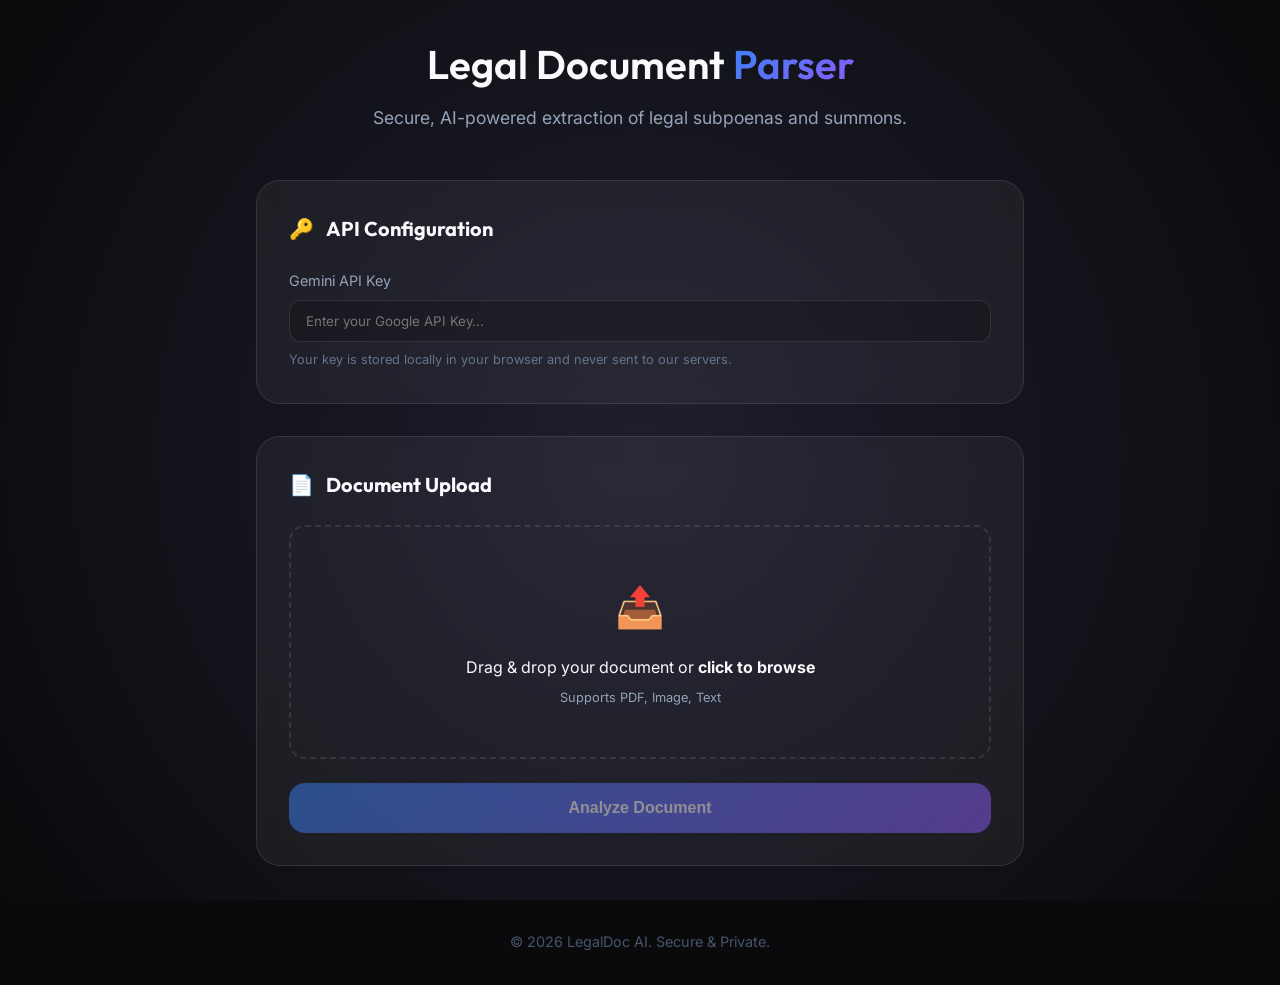
==== index.html @ 87d21cdc "Implement premium Vanilla JS Web UI and GitHub Actions deployment" ====
<!DOCTYPE html>
<html lang="en">
<head>
    <meta charset="UTF-8">
    <meta name="viewport" content="width=device-width, initial-scale=1.0">
    <title>Legal Doc Parser | Premium AI Analysis</title>
    <link rel="stylesheet" href="style.css">
    <link rel="preconnect" href="https://fonts.googleapis.com">
    <link rel="preconnect" href="https://fonts.gstatic.com" crossorigin>
    <link href="https://fonts.googleapis.com/css2?family=Outfit:wght@300;400;600&family=Inter:wght@400;500&display=swap" rel="stylesheet">
</head>
<body>
    <div class="glass-bg"></div>
    <div class="app-container">
        <header>
            <h1>Legal Document <span class="gradient-text">Parser</span></h1>
            <p class="subtitle">Secure, AI-powered extraction of legal subpoenas and summons.</p>
        </header>

        <main>
            <section id="setup-section" class="card">
                <h2><span class="icon">🔑</span> API Configuration</h2>
                <div class="input-group">
                    <label for="api-key">Gemini API Key</label>
                    <input type="password" id="api-key" placeholder="Enter your Google API Key...">
                    <p class="hint">Your key is stored locally in your browser and never sent to our servers.</p>
                </div>
            </section>

            <section id="upload-section" class="card">
                <h2><span class="icon">📄</span> Document Upload</h2>
                <div id="drop-zone" class="drop-zone">
                    <input type="file" id="file-input" hidden accept=".pdf,.txt,.png,.jpg,.jpeg">
                    <div class="drop-zone-content">
                        <span class="upload-icon">📤</span>
                        <p>Drag & drop your document or <strong>click to browse</strong></p>
                        <span class="file-types">Supports PDF, Image, Text</span>
                    </div>
                </div>
                <div id="file-info" class="file-info hidden">
                    <span class="file-name"></span>
                    <button id="remove-file" class="btn-icon">✕</button>
                </div>
                <button id="analyze-btn" class="btn-primary" disabled>Analyze Document</button>
            </section>

            <section id="status-section" class="card hidden">
                <h2><span class="icon">⚡</span> Analysis Progress</h2>
                <div class="status-steps">
                    <div class="step" data-step="upload">
                        <div class="step-dot"></div>
                        <span>Uploading Document</span>
                    </div>
                    <div class="step" data-step="parse">
                        <div class="step-dot"></div>
                        <span>AI Parsing...</span>
                    </div>
                </div>
                <div class="loader-bar">
                    <div class="loader-progress"></div>
                </div>
            </section>

            <section id="result-section" class="card hidden">
                <div class="card-header">
                    <h2><span class="icon">📊</span> Analysis Result</h2>
                    <button id="copy-json" class="btn-secondary">Copy JSON</button>
                </div>
                <div class="result-container">
                    <pre id="json-output"></pre>
                </div>
            </section>
        </main>

        <footer>
            <p>&copy; 2026 LegalDoc AI. Secure & Private.</p>
        </footer>
    </div>

    <!-- SDK for Gemini API -->
    <script type="importmap">
      {
        "imports": {
          "@google/generative-ai": "https://esm.run/@google/generative-ai"
        }
      }
    </script>
    <script type="module" src="app.js"></script>
</body>
</html>
---- style.css ----
:root {
    --bg-dark: #0a0a0c;
    --card-bg: rgba(255, 255, 255, 0.05);
    --accent-blue: #3b82f6;
    --accent-purple: #8b5cf6;
    --text-primary: #f8fafc;
    --text-secondary: #94a3b8;
    --border-color: rgba(255, 255, 255, 0.1);
    --glass-blur: 12px;
}

* {
    margin: 0;
    padding: 0;
    box-sizing: border-box;
}

body {
    font-family: 'Inter', sans-serif;
    background-color: var(--bg-dark);
    color: var(--text-primary);
    line-height: 1.6;
    overflow-x: hidden;
    min-height: 100vh;
}

h1, h2, h3 {
    font-family: 'Outfit', sans-serif;
}

.glass-bg {
    position: fixed;
    top: 0;
    left: 0;
    width: 100%;
    height: 100%;
    background: radial-gradient(circle at 50% 50%, #1e1e2e 0%, #0a0a0c 100%);
    z-index: -1;
}

.glass-bg::after {
    content: '';
    position: absolute;
    top: -50%;
    left: -50%;
    width: 200%;
    height: 200%;
    background: url('https://grainy-gradients.vercel.app/noise.svg');
    opacity: 0.05;
    pointer-events: none;
}

.app-container {
    max-width: 800px;
    margin: 0 auto;
    padding: 2rem 1rem;
}

header {
    text-align: center;
    margin-bottom: 3rem;
}

h1 {
    font-size: 2.5rem;
    font-weight: 600;
    margin-bottom: 0.5rem;
}

.gradient-text {
    background: linear-gradient(135deg, var(--accent-blue), var(--accent-purple));
    -webkit-background-clip: text;
    -webkit-text-fill-color: transparent;
}

.subtitle {
    color: var(--text-secondary);
    font-size: 1.1rem;
}

.card {
    background: var(--card-bg);
    backdrop-filter: blur(var(--glass-blur));
    border: 1px solid var(--border-color);
    border-radius: 1.5rem;
    padding: 2rem;
    margin-bottom: 2rem;
    transition: transform 0.3s ease, border-color 0.3s ease;
}

.card:hover {
    border-color: rgba(59, 130, 246, 0.3);
}

h2 {
    font-size: 1.25rem;
    margin-bottom: 1.5rem;
    display: flex;
    align-items: center;
    gap: 0.75rem;
}

.input-group label {
    display: block;
    color: var(--text-secondary);
    margin-bottom: 0.5rem;
    font-size: 0.9rem;
}

input[type="password"] {
    width: 100%;
    background: rgba(0, 0, 0, 0.2);
    border: 1px solid var(--border-color);
    padding: 0.75rem 1rem;
    border-radius: 0.75rem;
    color: white;
    font-family: inherit;
    transition: border-color 0.3s ease;
}

input[type="password"]:focus {
    outline: none;
    border-color: var(--accent-blue);
}

.hint {
    font-size: 0.8rem;
    color: #64748b;
    margin-top: 0.5rem;
}

.drop-zone {
    border: 2px dashed var(--border-color);
    border-radius: 1rem;
    padding: 3rem 1rem;
    text-align: center;
    cursor: pointer;
    transition: background-color 0.3s ease, border-color 0.3s ease;
}

.drop-zone:hover, .drop-zone.drag-over {
    background-color: rgba(59, 130, 246, 0.05);
    border-color: var(--accent-blue);
}

.upload-icon {
    font-size: 2.5rem;
    display: block;
    margin-bottom: 1rem;
}

.file-types {
    display: block;
    font-size: 0.8rem;
    color: var(--text-secondary);
    margin-top: 0.5rem;
}

.file-info {
    margin-top: 1rem;
    background: rgba(0, 0, 0, 0.2);
    padding: 0.75rem 1rem;
    border-radius: 0.75rem;
    display: flex;
    justify-content: space-between;
    align-items: center;
}

.hidden {
    display: none !important;
}

.btn-primary {
    width: 100%;
    background: linear-gradient(135deg, var(--accent-blue), var(--accent-purple));
    color: white;
    border: none;
    padding: 1rem;
    border-radius: 1rem;
    font-size: 1rem;
    font-weight: 600;
    margin-top: 1.5rem;
    cursor: pointer;
    transition: opacity 0.3s ease, transform 0.2s active;
}

.btn-primary:hover {
    opacity: 0.9;
}

.btn-primary:disabled {
    opacity: 0.5;
    cursor: not-allowed;
}

.status-steps {
    display: flex;
    flex-direction: column;
    gap: 1rem;
    margin-bottom: 1.5rem;
}

.step {
    display: flex;
    align-items: center;
    gap: 1rem;
    color: var(--text-secondary);
}

.step.active {
    color: var(--text-primary);
}

.step-dot {
    width: 10px;
    height: 10px;
    border-radius: 50%;
    background: var(--border-color);
}

.step.active .step-dot {
    background: var(--accent-blue);
    box-shadow: 0 0 10px var(--accent-blue);
    animation: pulse 1.5s infinite;
}

.loader-bar {
    height: 4px;
    background: var(--border-color);
    border-radius: 2px;
    overflow: hidden;
}

.loader-progress {
    height: 100%;
    width: 0%;
    background: linear-gradient(90deg, var(--accent-blue), var(--accent-purple));
    transition: width 0.5s ease;
}

.result-container {
    background: rgba(0, 0, 0, 0.3);
    border-radius: 1rem;
    padding: 1rem;
    max-height: 400px;
    overflow-y: auto;
}

pre {
    font-family: 'Monaco', 'Consolas', monospace;
    font-size: 0.85rem;
    color: #cbd5e1;
}

.card-header {
    display: flex;
    justify-content: space-between;
    align-items: center;
    margin-bottom: 1.5rem;
}

.btn-secondary {
    background: rgba(255, 255, 255, 0.1);
    color: white;
    border: 1px solid var(--border-color);
    padding: 0.5rem 1rem;
    border-radius: 0.5rem;
    cursor: pointer;
}

footer {
    text-align: center;
    margin-top: 4rem;
    color: #475569;
    font-size: 0.9rem;
}

@keyframes pulse {
    0% { transform: scale(1); opacity: 1; }
    50% { transform: scale(1.5); opacity: 0.5; }
    100% { transform: scale(1); opacity: 1; }
}
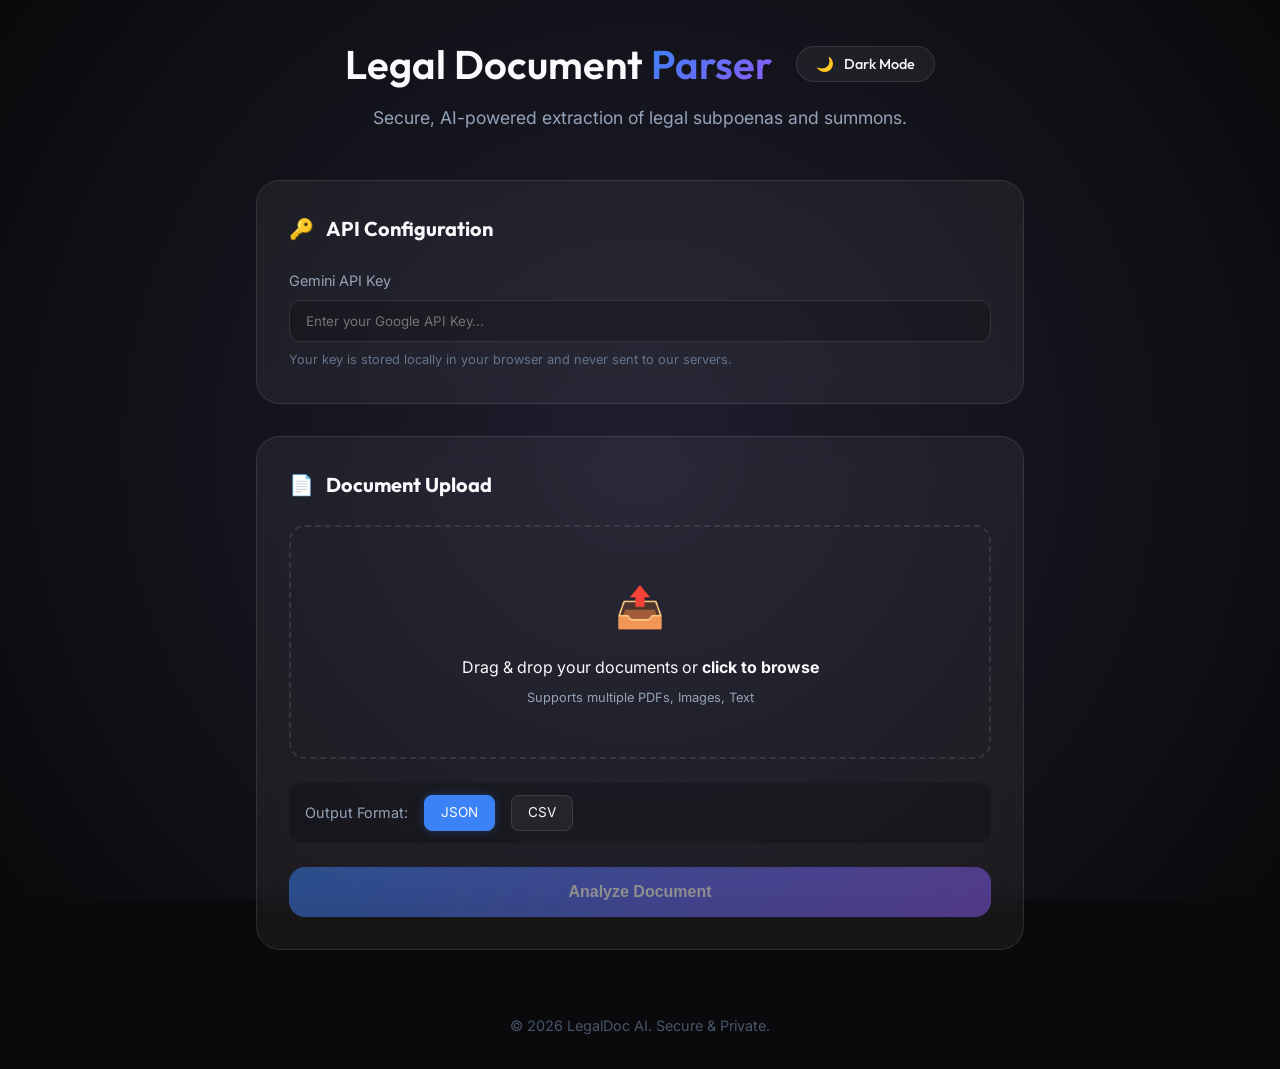
==== commit aea28165: "updated UI code" ====
--- a/index.html
+++ b/index.html
@@ -1,5 +1,6 @@
 <!DOCTYPE html>
 <html lang="en">
+
 <head>
     <meta charset="UTF-8">
     <meta name="viewport" content="width=device-width, initial-scale=1.0">
@@ -7,13 +8,21 @@
     <link rel="stylesheet" href="style.css">
     <link rel="preconnect" href="https://fonts.googleapis.com">
     <link rel="preconnect" href="https://fonts.gstatic.com" crossorigin>
-    <link href="https://fonts.googleapis.com/css2?family=Outfit:wght@300;400;600&family=Inter:wght@400;500&display=swap" rel="stylesheet">
+    <link href="https://fonts.googleapis.com/css2?family=Outfit:wght@300;400;600&family=Inter:wght@400;500&display=swap"
+        rel="stylesheet">
 </head>
+
 <body>
     <div class="glass-bg"></div>
     <div class="app-container">
         <header>
-            <h1>Legal Document <span class="gradient-text">Parser</span></h1>
+            <div class="header-content">
+                <h1>Legal Document <span class="gradient-text">Parser</span></h1>
+                <button id="theme-toggle" class="btn-icon theme-toggle" title="Toggle Theme">
+                    <span id="theme-icon">🌙</span>
+                    <span id="theme-text">Dark Mode</span>
+                </button>
+            </div>
             <p class="subtitle">Secure, AI-powered extraction of legal subpoenas and summons.</p>
         </header>
 
@@ -29,17 +38,26 @@
 
             <section id="upload-section" class="card">
                 <h2><span class="icon">📄</span> Document Upload</h2>
+                <input type="file" id="file-input" hidden accept=".pdf,.txt,.png,.jpg,.jpeg" multiple>
                 <div id="drop-zone" class="drop-zone">
-                    <input type="file" id="file-input" hidden accept=".pdf,.txt,.png,.jpg,.jpeg">
                     <div class="drop-zone-content">
                         <span class="upload-icon">📤</span>
-                        <p>Drag & drop your document or <strong>click to browse</strong></p>
-                        <span class="file-types">Supports PDF, Image, Text</span>
+                        <p>Drag & drop your documents or <strong>click to browse</strong></p>
+                        <span class="file-types">Supports multiple PDFs, Images, Text</span>
                     </div>
                 </div>
                 <div id="file-info" class="file-info hidden">
                     <span class="file-name"></span>
                     <button id="remove-file" class="btn-icon">✕</button>
+                </div>
+                <div class="format-selection">
+                    <span class="format-label">Output Format:</span>
+                    <div class="radio-group">
+                        <input type="radio" id="format-json" name="output-format" value="json" checked>
+                        <label for="format-json">JSON</label>
+                        <input type="radio" id="format-csv" name="output-format" value="csv">
+                        <label for="format-csv">CSV</label>
+                    </div>
                 </div>
                 <button id="analyze-btn" class="btn-primary" disabled>Analyze Document</button>
             </section>
@@ -64,10 +82,47 @@
             <section id="result-section" class="card hidden">
                 <div class="card-header">
                     <h2><span class="icon">📊</span> Analysis Result</h2>
-                    <button id="copy-json" class="btn-secondary">Copy JSON</button>
-                </div>
+                    <div class="button-group">
+                        <button id="download-json" class="btn-secondary">Download JSON</button>
+                        <button id="download-csv" class="btn-secondary">Download CSV</button>
+                        <button id="copy-json" class="btn-secondary">Copy</button>
+                    </div>
+                </div>
+                <!-- Table for multi-document results -->
+                <div id="table-view" class="table-container hidden">
+                    <table id="results-table">
+                        <thead>
+                            <tr>
+                                <th>File Name</th>
+                                <th>Type</th>
+                                <th>Customer Name</th>
+                                <th>Company</th>
+                                <th>Tax ID / SSN</th>
+                                <th>Requestor</th>
+                                <th>Details</th>
+                            </tr>
+                        </thead>
+                        <tbody></tbody>
+                    </table>
+                </div>
+                <!-- Pre for single/raw output -->
                 <div class="result-container">
                     <pre id="json-output"></pre>
+                </div>
+            </section>
+
+            <section id="chat-section" class="card hidden">
+                <div class="card-header">
+                    <h2><span class="icon">💬</span> Document Assistant</h2>
+                </div>
+                <div id="chat-history" class="chat-history">
+                    <div class="chat-message ai">
+                        How can I help you understand these documents?
+                    </div>
+                </div>
+                <div class="chat-input-group">
+                    <input type="text" id="chat-input" placeholder="Ask a question about the document(s)...">
+                    <button id="send-chat" class="btn-primary">Send</button>
                 </div>
             </section>
         </main>
@@ -77,14 +132,344 @@
         </footer>
     </div>
 
-    <!-- SDK for Gemini API -->
-    <script type="importmap">
-      {
-        "imports": {
-          "@google/generative-ai": "https://esm.run/@google/generative-ai"
-        }
-      }
+    <script type="module">
+        import { GoogleGenerativeAI } from "https://esm.run/@google/generative-ai";
+
+        // Config & State
+        const state = {
+            apiKey: localStorage.getItem('gemini_api_key') || '',
+            files: [], // Array of File objects
+            results: [], // Array of { name, data }
+            isAnalyzing: false,
+            theme: localStorage.getItem('theme') || 'dark'
+        };
+
+        // UI Elements
+        const elements = {
+            apiKeyInput: document.getElementById('api-key'),
+            dropZone: document.getElementById('drop-zone'),
+            fileInput: document.getElementById('file-input'),
+            fileInfo: document.getElementById('file-info'),
+            fileName: document.querySelector('.file-name'),
+            removeFile: document.getElementById('remove-file'),
+            analyzeBtn: document.getElementById('analyze-btn'),
+            statusSection: document.getElementById('status-section'),
+            resultSection: document.getElementById('result-section'),
+            jsonOutput: document.getElementById('json-output'),
+            tableView: document.getElementById('table-view'),
+            resultsTableBody: document.querySelector('#results-table tbody'),
+            copyBtn: document.getElementById('copy-json'),
+            downloadJsonBtn: document.getElementById('download-json'),
+            downloadCsvBtn: document.getElementById('download-csv'),
+            progressBar: document.querySelector('.loader-progress'),
+            themeToggle: document.getElementById('theme-toggle'),
+            themeIcon: document.getElementById('theme-icon'),
+            themeText: document.getElementById('theme-text'),
+            chatSection: document.getElementById('chat-section'),
+            chatHistory: document.getElementById('chat-history'),
+            chatInput: document.getElementById('chat-input'),
+            sendChatBtn: document.getElementById('send-chat')
+        };
+
+        // Initial Setup
+        if (state.apiKey) {
+            elements.apiKeyInput.value = state.apiKey;
+        }
+
+        function applyTheme(theme) {
+            if (theme === 'light') {
+                document.body.classList.add('light-theme');
+                elements.themeIcon.textContent = '☀️';
+                elements.themeText.textContent = 'Light Mode';
+            } else {
+                document.body.classList.remove('light-theme');
+                elements.themeIcon.textContent = '🌙';
+                elements.themeText.textContent = 'Dark Mode';
+            }
+        }
+        applyTheme(state.theme);
+
+        // Event Listeners
+        elements.apiKeyInput.addEventListener('input', (e) => {
+            state.apiKey = e.target.value;
+            localStorage.setItem('gemini_api_key', state.apiKey);
+            updateAnalyzeButton();
+        });
+
+        elements.dropZone.addEventListener('click', () => elements.fileInput.click());
+
+        elements.fileInput.addEventListener('change', (e) => {
+            if (e.target.files.length > 0) {
+                handleFileSelect(Array.from(e.target.files));
+            }
+        });
+
+        ['dragenter', 'dragover', 'dragleave', 'drop'].forEach(evt => {
+            elements.dropZone.addEventListener(evt, e => {
+                e.preventDefault();
+                e.stopPropagation();
+            });
+        });
+
+        elements.dropZone.addEventListener('dragover', () => elements.dropZone.classList.add('drag-over'));
+        elements.dropZone.addEventListener('dragleave', () => elements.dropZone.classList.remove('drag-over'));
+        elements.dropZone.addEventListener('drop', (e) => {
+            elements.dropZone.classList.remove('drag-over');
+            if (e.dataTransfer.files.length > 0) {
+                handleFileSelect(Array.from(e.dataTransfer.files));
+            }
+        });
+
+        elements.removeFile.addEventListener('click', () => {
+            state.files = [];
+            elements.fileInput.value = '';
+            elements.fileInfo.classList.add('hidden');
+            elements.dropZone.classList.remove('hidden');
+            updateAnalyzeButton();
+        });
+
+        elements.analyzeBtn.addEventListener('click', () => analyzeDocuments());
+
+        elements.copyBtn.addEventListener('click', () => {
+            const text = elements.jsonOutput.textContent;
+            navigator.clipboard.writeText(text);
+            const originalText = elements.copyBtn.textContent;
+            elements.copyBtn.textContent = 'Copied!';
+            setTimeout(() => elements.copyBtn.textContent = originalText, 2000);
+        });
+
+        elements.downloadJsonBtn.addEventListener('click', () => downloadData('json'));
+        elements.downloadCsvBtn.addEventListener('click', () => downloadData('csv'));
+
+        elements.themeToggle.addEventListener('click', () => {
+            state.theme = state.theme === 'dark' ? 'light' : 'dark';
+            applyTheme(state.theme);
+            localStorage.setItem('theme', state.theme);
+        });
+
+        elements.sendChatBtn.addEventListener('click', () => handleChat());
+        elements.chatInput.addEventListener('keypress', (e) => {
+            if (e.key === 'Enter') handleChat();
+        });
+
+        // Logic
+        function handleFileSelect(files) {
+            state.files = files;
+            elements.fileName.textContent = `${files.length} document(s) ready`;
+            elements.fileInfo.classList.remove('hidden');
+            elements.dropZone.classList.add('hidden');
+            updateAnalyzeButton();
+        }
+
+        function updateAnalyzeButton() {
+            elements.analyzeBtn.disabled = !state.apiKey || state.files.length === 0 || state.isAnalyzing;
+        }
+
+        async function analyzeDocuments() {
+            if (state.isAnalyzing) return;
+            state.isAnalyzing = true;
+            state.results = [];
+            updateAnalyzeButton();
+
+            elements.statusSection.classList.remove('hidden');
+            elements.resultSection.classList.add('hidden');
+            elements.chatSection.classList.add('hidden');
+
+            const genAI = new GoogleGenerativeAI(state.apiKey);
+            const model = genAI.getGenerativeModel({
+                model: "gemini-3-pro-preview",
+                generationConfig: { responseMimeType: "application/json" }
+            });
+
+            try {
+                console.log('Starting analysis for', state.files.length, 'files');
+                for (let i = 0; i < state.files.length; i++) {
+                    const file = state.files[i];
+                    console.log('Analysing file:', file.name);
+                    updateProgress(((i / state.files.length) * 100).toFixed(0), 'parse');
+
+                    const prompt = `System Role: Specialized Legal Parser.
+Task: Analyze the document and extract details using the exact schema below.
+
+JSON Schema:
+{
+  "is_subpoena": boolean,
+  "subpoena_subtype": "string", 
+  "customer_details": {
+    "name": "string",
+    "company": "string",
+    "ssn": "string",
+    "tax_id": "string",
+    "bank_account_number": "string",
+    "dob": "string"
+  },
+  "requestor_information": {
+    "name": "string",
+    "company": "string"
+  }
+}
+
+Return JSON only. If it is not a legal request, return { "is_subpoena": false }.`;
+
+                    const fileData = await fileToGenerativePart(file);
+                    const result = await model.generateContent([prompt, fileData]);
+                    const response = await result.response;
+
+                    // Robust JSON parsing (strip markdown backticks if present)
+                    let text = response.text().trim();
+                    console.log('AI Response for', file.name, ':', text);
+                    if (text.startsWith('```')) {
+                        text = text.replace(/^```[a-z]*\n/i, '').replace(/\n```$/m, '');
+                    }
+                    const data = JSON.parse(text);
+
+                    state.results.push({ name: file.name, data });
+                }
+
+                console.log('Analysis complete. Results:', state.results);
+                renderResults();
+                elements.resultSection.classList.remove('hidden');
+                elements.chatSection.classList.remove('hidden');
+                updateProgress(100, 'done');
+
+                // Bot introduction
+                addChatMessage('ai', `I've finished analyzing ${state.files.length} document(s) using the advanced schema from agent.py. Check the table above for Customer, Company, and Requestor info!`);
+
+                // Auto-scroll to results
+                elements.resultSection.scrollIntoView({ behavior: 'smooth' });
+            } catch (error) {
+                console.error('Analysis error:', error);
+                alert('Analysis failed: ' + error.message);
+            } finally {
+                state.isAnalyzing = false;
+                updateAnalyzeButton();
+                setTimeout(() => elements.statusSection.classList.add('hidden'), 3000);
+            }
+        }
+
+        // Debugging
+        window.appState = state;
+
+        function renderResults() {
+            elements.resultsTableBody.innerHTML = '';
+
+            if (state.results.length === 0) {
+                elements.tableView.classList.add('hidden');
+                elements.jsonOutput.textContent = 'No results could be extracted. Please check your document format.';
+                return;
+            }
+
+            // Always show table for consistency
+            elements.tableView.classList.remove('hidden');
+            state.results.forEach(res => {
+                const row = document.createElement('tr');
+                const details = res.data.is_subpoena ?
+                    `Subtype: ${res.data.subpoena_subtype || 'N/A'}` :
+                    'Non-legal document';
+
+                const customer = res.data.customer_details || {};
+                const requestor = res.data.requestor_information || {};
+                const identifier = customer.tax_id || customer.ssn || 'N/A';
+
+                row.innerHTML = `
+                    <td>${res.name}</td>
+                    <td>${res.data.is_subpoena ? '✅ Subpoena' : '❌ Other'}</td>
+                    <td>${customer.name || 'N/A'}</td>
+                    <td>${customer.company || 'N/A'}</td>
+                    <td>${identifier}</td>
+                    <td>${requestor.name || requestor.company || 'N/A'}</td>
+                    <td>${details}</td>
+                `;
+                elements.resultsTableBody.appendChild(row);
+            });
+
+            // Keep JSON for power users but table is primary
+            elements.jsonOutput.textContent = JSON.stringify(state.results, null, 2);
+        }
+
+        async function handleChat() {
+            const query = elements.chatInput.value.trim();
+            if (!query || state.isAnalyzing) return;
+
+            addChatMessage('user', query);
+            elements.chatInput.value = '';
+
+            const context = JSON.stringify(state.results);
+            const prompt = `You are a legal document assistant. Based on these parsed results: ${context}, answer the following question: ${query}. Be concise and professional. Use formatting if it helps.`;
+
+            const genAI = new GoogleGenerativeAI(state.apiKey);
+            const model = genAI.getGenerativeModel({ model: "gemini-3-pro-preview" });
+
+            try {
+                const result = await model.generateContent(prompt);
+                const response = await result.response;
+                addChatMessage('ai', response.text());
+            } catch (error) {
+                console.error('Chat error:', error);
+                addChatMessage('ai', 'Sorry, I hit an error: ' + error.message);
+            }
+        }
+
+        function addChatMessage(role, text) {
+            const msg = document.createElement('div');
+            msg.className = `chat-message ${role}`;
+            msg.innerHTML = text.replace(/\n/g, '<br>'); // Simple line break handling
+            elements.chatHistory.appendChild(msg);
+            elements.chatHistory.scrollTop = elements.chatHistory.scrollHeight;
+        }
+
+        function downloadData(format) {
+            if (state.results.length === 0) return alert('No results to download.');
+
+            const content = format === 'json' ?
+                JSON.stringify(state.results, null, 2) :
+                convertToCSV(state.results);
+
+            const blob = new Blob([content], { type: format === 'json' ? 'application/json' : 'text/csv' });
+            const url = URL.createObjectURL(blob);
+            const a = document.createElement('a');
+            a.href = url;
+            a.download = `legal_analysis.${format}`;
+            document.body.appendChild(a);
+            a.click();
+            document.body.removeChild(a);
+            URL.revokeObjectURL(url);
+        }
+
+        function convertToCSV(results) {
+            const headers = ['File', 'Type', 'Customer', 'Subtype', 'SSN', 'Account', 'DOB'];
+            const rows = results.map(r => [
+                `"${r.name}"`,
+                r.data.is_subpoena ? 'Subpoena' : 'Other',
+                `"${r.data.customer_details?.name || ''}"`,
+                `"${r.data.subpoena_subtype || ''}"`,
+                `"${r.data.customer_details?.ssn || ''}"`,
+                `"${r.data.customer_details?.bank_account_number || ''}"`,
+                `"${r.data.customer_details?.dob || ''}"`
+            ]);
+            return [headers, ...rows].map(row => row.join(',')).join('\n');
+        }
+
+        async function fileToGenerativePart(file) {
+            const base64EncodedDataPromise = new Promise((resolve, reject) => {
+                const reader = new FileReader();
+                reader.onloadend = () => resolve(reader.result.split(',')[1]);
+                reader.onerror = (e) => reject(new Error('Failed to read file: ' + e.target.error));
+                reader.readAsDataURL(file);
+            });
+            return {
+                inlineData: { data: await base64EncodedDataPromise, mimeType: file.type },
+            };
+        }
+
+        function updateProgress(percent, step) {
+            elements.progressBar.style.width = `${percent}%`;
+            document.querySelectorAll('.step').forEach(el => {
+                if (el.dataset.step === step) el.classList.add('active');
+                else el.classList.remove('active');
+            });
+        }
     </script>
-    <script type="module" src="app.js"></script>
 </body>
-</html>
+
+</html>
--- a/style.css
+++ b/style.css
@@ -7,6 +7,18 @@
     --text-secondary: #94a3b8;
     --border-color: rgba(255, 255, 255, 0.1);
     --glass-blur: 12px;
+    --input-bg: rgba(0, 0, 0, 0.2);
+    --glass-gradient: radial-gradient(circle at 50% 50%, #1e1e2e 0%, #0a0a0c 100%);
+}
+
+body.light-theme {
+    --bg-dark: #f8fafc;
+    --card-bg: rgba(255, 255, 255, 0.8);
+    --text-primary: #1e293b;
+    --text-secondary: #64748b;
+    --border-color: rgba(0, 0, 0, 0.1);
+    --input-bg: rgba(255, 255, 255, 0.9);
+    --glass-gradient: radial-gradient(circle at 50% 50%, #f1f5f9 0%, #f8fafc 100%);
 }
 
 * {
@@ -24,7 +36,9 @@
     min-height: 100vh;
 }
 
-h1, h2, h3 {
+h1,
+h2,
+h3 {
     font-family: 'Outfit', sans-serif;
 }
 
@@ -34,7 +48,7 @@
     left: 0;
     width: 100%;
     height: 100%;
-    background: radial-gradient(circle at 50% 50%, #1e1e2e 0%, #0a0a0c 100%);
+    background: var(--glass-gradient);
     z-index: -1;
 }
 
@@ -61,15 +75,45 @@
     margin-bottom: 3rem;
 }
 
+.header-content {
+    display: flex;
+    justify-content: center;
+    align-items: center;
+    gap: 1.5rem;
+    margin-bottom: 0.5rem;
+    position: relative;
+}
+
 h1 {
     font-size: 2.5rem;
     font-weight: 600;
-    margin-bottom: 0.5rem;
+}
+
+.theme-toggle {
+    font-size: 0.9rem;
+    padding: 0.5rem 1.2rem;
+    cursor: pointer;
+    background: var(--card-bg);
+    border: 1px solid var(--border-color);
+    border-radius: 2rem;
+    display: flex;
+    align-items: center;
+    gap: 0.6rem;
+    transition: all 0.3s ease;
+    color: var(--text-primary);
+    font-family: 'Outfit', sans-serif;
+    font-weight: 500;
+}
+
+.theme-toggle:hover {
+    transform: scale(1.1);
+    border-color: var(--accent-blue);
 }
 
 .gradient-text {
     background: linear-gradient(135deg, var(--accent-blue), var(--accent-purple));
     -webkit-background-clip: text;
+    background-clip: text;
     -webkit-text-fill-color: transparent;
 }
 
@@ -109,11 +153,11 @@
 
 input[type="password"] {
     width: 100%;
-    background: rgba(0, 0, 0, 0.2);
+    background: var(--input-bg);
     border: 1px solid var(--border-color);
     padding: 0.75rem 1rem;
     border-radius: 0.75rem;
-    color: white;
+    color: var(--text-primary);
     font-family: inherit;
     transition: border-color 0.3s ease;
 }
@@ -138,7 +182,8 @@
     transition: background-color 0.3s ease, border-color 0.3s ease;
 }
 
-.drop-zone:hover, .drop-zone.drag-over {
+.drop-zone:hover,
+.drop-zone.drag-over {
     background-color: rgba(59, 130, 246, 0.05);
     border-color: var(--accent-blue);
 }
@@ -158,7 +203,7 @@
 
 .file-info {
     margin-top: 1rem;
-    background: rgba(0, 0, 0, 0.2);
+    background: var(--input-bg);
     padding: 0.75rem 1rem;
     border-radius: 0.75rem;
     display: flex;
@@ -168,6 +213,46 @@
 
 .hidden {
     display: none !important;
+}
+
+.format-selection {
+    margin-top: 1.5rem;
+    display: flex;
+    align-items: center;
+    gap: 1rem;
+    background: var(--input-bg);
+    padding: 0.75rem 1rem;
+    border-radius: 0.75rem;
+}
+
+.format-label {
+    font-size: 0.9rem;
+    color: var(--text-secondary);
+}
+
+.radio-group {
+    display: flex;
+    gap: 1rem;
+}
+
+.radio-group input[type="radio"] {
+    display: none;
+}
+
+.radio-group label {
+    padding: 0.4rem 1rem;
+    background: rgba(255, 255, 255, 0.05);
+    border: 1px solid var(--border-color);
+    border-radius: 0.5rem;
+    font-size: 0.85rem;
+    cursor: pointer;
+    transition: all 0.3s ease;
+}
+
+.radio-group input[type="radio"]:checked+label {
+    background: var(--accent-blue);
+    border-color: var(--accent-blue);
+    box-shadow: 0 0 10px rgba(59, 130, 246, 0.3);
 }
 
 .btn-primary {
@@ -239,17 +324,20 @@
 }
 
 .result-container {
-    background: rgba(0, 0, 0, 0.3);
-    border-radius: 1rem;
-    padding: 1rem;
-    max-height: 400px;
+    background: var(--input-bg);
+    border-radius: 1rem;
+    padding: 1.5rem;
+    max-height: 500px;
     overflow-y: auto;
+    border: 1px solid var(--border-color);
 }
 
 pre {
     font-family: 'Monaco', 'Consolas', monospace;
-    font-size: 0.85rem;
-    color: #cbd5e1;
+    font-size: 0.9rem;
+    color: var(--text-primary);
+    white-space: pre-wrap;
+    word-break: break-word;
 }
 
 .card-header {
@@ -257,6 +345,13 @@
     justify-content: space-between;
     align-items: center;
     margin-bottom: 1.5rem;
+    flex-wrap: wrap;
+    gap: 1rem;
+}
+
+.button-group {
+    display: flex;
+    gap: 0.5rem;
 }
 
 .btn-secondary {
@@ -265,7 +360,115 @@
     border: 1px solid var(--border-color);
     padding: 0.5rem 1rem;
     border-radius: 0.5rem;
+    font-size: 0.85rem;
     cursor: pointer;
+    transition: all 0.2s ease;
+}
+
+.btn-secondary:hover {
+    background: rgba(255, 255, 255, 0.2);
+    border-color: var(--accent-blue);
+}
+
+body.light-theme .btn-secondary {
+    background: rgba(0, 0, 0, 0.05);
+    color: var(--text-primary);
+}
+
+/* Table Styles */
+.table-container {
+    width: 100%;
+    overflow-x: auto;
+    margin-bottom: 1.5rem;
+    border-radius: 1rem;
+    border: 1px solid var(--border-color);
+}
+
+table {
+    width: 100%;
+    border-collapse: collapse;
+    font-size: 0.9rem;
+    text-align: left;
+}
+
+th,
+td {
+    padding: 1rem;
+    border-bottom: 1px solid var(--border-color);
+}
+
+th {
+    background: rgba(0, 0, 0, 0.1);
+    color: var(--text-secondary);
+    font-weight: 600;
+    text-transform: uppercase;
+    font-size: 0.75rem;
+    letter-spacing: 0.05em;
+}
+
+tr:last-child td {
+    border-bottom: none;
+}
+
+/* Chatbot Styles */
+.chat-history {
+    height: 300px;
+    overflow-y: auto;
+    display: flex;
+    flex-direction: column;
+    gap: 1rem;
+    padding: 1rem;
+    background: var(--input-bg);
+    border-radius: 1rem;
+    margin-bottom: 1rem;
+    border: 1px solid var(--border-color);
+}
+
+.chat-message {
+    max-width: 80%;
+    padding: 0.75rem 1rem;
+    border-radius: 1rem;
+    font-size: 0.9rem;
+    line-height: 1.4;
+}
+
+.chat-message.ai {
+    align-self: flex-start;
+    background: rgba(255, 255, 255, 0.1);
+    border-bottom-left-radius: 0.2rem;
+}
+
+.chat-message.user {
+    align-self: flex-end;
+    background: var(--accent-blue);
+    color: white;
+    border-bottom-right-radius: 0.2rem;
+}
+
+.chat-input-group {
+    display: flex;
+    gap: 0.75rem;
+}
+
+#chat-input {
+    flex: 1;
+    background: var(--input-bg);
+    border: 1px solid var(--border-color);
+    padding: 0.75rem 1rem;
+    border-radius: 0.75rem;
+    color: var(--text-primary);
+    font-family: inherit;
+}
+
+#chat-input:focus {
+    outline: none;
+    border-color: var(--accent-blue);
+}
+
+#send-chat {
+    width: auto;
+    padding: 0 1.5rem;
+    margin-top: 0;
 }
 
 footer {
@@ -276,7 +479,18 @@
 }
 
 @keyframes pulse {
-    0% { transform: scale(1); opacity: 1; }
-    50% { transform: scale(1.5); opacity: 0.5; }
-    100% { transform: scale(1); opacity: 1; }
-}
+    0% {
+        transform: scale(1);
+        opacity: 1;
+    }
+
+    50% {
+        transform: scale(1.5);
+        opacity: 0.5;
+    }
+
+    100% {
+        transform: scale(1);
+        opacity: 1;
+    }
+}
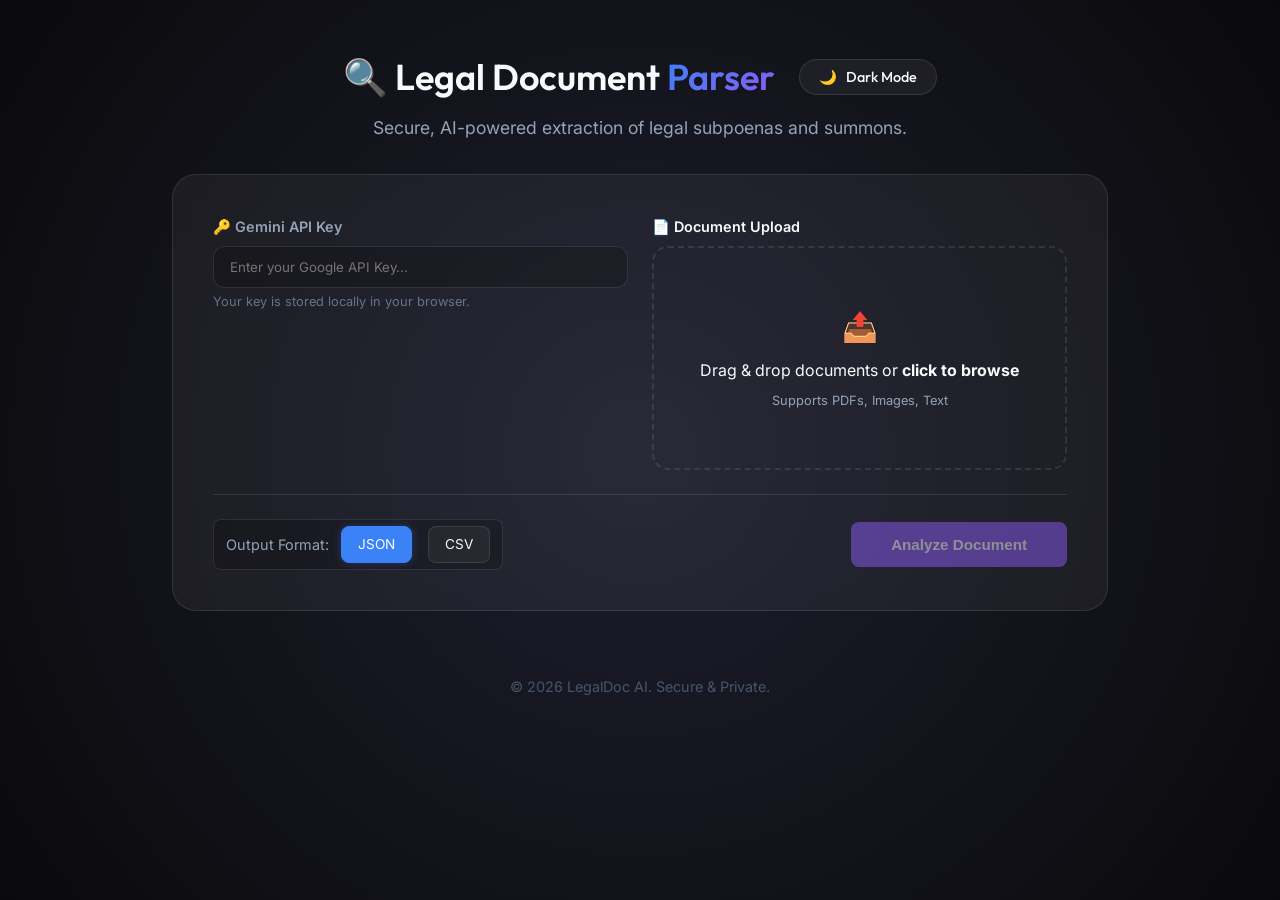
==== commit 96756e7e: "Updated code with chatbot" ====
--- a/index.html
+++ b/index.html
@@ -17,7 +17,7 @@
     <div class="app-container">
         <header>
             <div class="header-content">
-                <h1>Legal Document <span class="gradient-text">Parser</span></h1>
+                <h1>🔍 Legal Document <span class="gradient-text">Parser</span></h1>
                 <button id="theme-toggle" class="btn-icon theme-toggle" title="Toggle Theme">
                     <span id="theme-icon">🌙</span>
                     <span id="theme-text">Dark Mode</span>
@@ -27,39 +27,43 @@
         </header>
 
         <main>
-            <section id="setup-section" class="card">
-                <h2><span class="icon">🔑</span> API Configuration</h2>
-                <div class="input-group">
-                    <label for="api-key">Gemini API Key</label>
-                    <input type="password" id="api-key" placeholder="Enter your Google API Key...">
-                    <p class="hint">Your key is stored locally in your browser and never sent to our servers.</p>
-                </div>
-            </section>
-
-            <section id="upload-section" class="card">
-                <h2><span class="icon">📄</span> Document Upload</h2>
-                <input type="file" id="file-input" hidden accept=".pdf,.txt,.png,.jpg,.jpeg" multiple>
-                <div id="drop-zone" class="drop-zone">
-                    <div class="drop-zone-content">
-                        <span class="upload-icon">📤</span>
-                        <p>Drag & drop your documents or <strong>click to browse</strong></p>
-                        <span class="file-types">Supports multiple PDFs, Images, Text</span>
-                    </div>
-                </div>
+            <section id="main-interface" class="card">
+                <div class="setup-grid">
+                    <div class="input-group">
+                        <label for="api-key">🔑 Gemini API Key</label>
+                        <input type="password" id="api-key" placeholder="Enter your Google API Key...">
+                        <p class="hint">Your key is stored locally in your browser.</p>
+                    </div>
+                    <div class="upload-container">
+                        <label>📄 Document Upload</label>
+                        <input type="file" id="file-input" hidden accept=".pdf,.txt,.png,.jpg,.jpeg" multiple>
+                        <div id="drop-zone" class="drop-zone">
+                            <div class="drop-zone-content">
+                                <span class="upload-icon">📤</span>
+                                <p>Drag & drop documents or <strong>click to browse</strong></p>
+                                <span class="file-types">Supports PDFs, Images, Text</span>
+                            </div>
+                        </div>
+                    </div>
+                </div>
+
                 <div id="file-info" class="file-info hidden">
                     <span class="file-name"></span>
                     <button id="remove-file" class="btn-icon">✕</button>
                 </div>
-                <div class="format-selection">
-                    <span class="format-label">Output Format:</span>
-                    <div class="radio-group">
-                        <input type="radio" id="format-json" name="output-format" value="json" checked>
-                        <label for="format-json">JSON</label>
-                        <input type="radio" id="format-csv" name="output-format" value="csv">
-                        <label for="format-csv">CSV</label>
-                    </div>
-                </div>
-                <button id="analyze-btn" class="btn-primary" disabled>Analyze Document</button>
+
+                <div class="action-bar">
+                    <div class="format-selection">
+                        <span class="format-label">Output Format:</span>
+                        <div class="radio-group">
+                            <input type="radio" id="format-json" name="output-format" value="json" checked>
+                            <label for="format-json">JSON</label>
+                            <input type="radio" id="format-csv" name="output-format" value="csv">
+                            <label for="format-csv">CSV</label>
+                        </div>
+                    </div>
+                    <button id="analyze-btn" class="btn-primary" disabled>Analyze Document</button>
+                </div>
             </section>
 
             <section id="status-section" class="card hidden">
@@ -81,12 +85,7 @@
 
             <section id="result-section" class="card hidden">
                 <div class="card-header">
-                    <h2><span class="icon">📊</span> Analysis Result</h2>
-                    <div class="button-group">
-                        <button id="download-json" class="btn-secondary">Download JSON</button>
-                        <button id="download-csv" class="btn-secondary">Download CSV</button>
-                        <button id="copy-json" class="btn-secondary">Copy</button>
-                    </div>
+                    <h2>EXTRACTION RESULTS</h2>
                 </div>
                 <!-- Table for multi-document results -->
                 <div id="table-view" class="table-container hidden">
@@ -95,11 +94,11 @@
                             <tr>
                                 <th>File Name</th>
                                 <th>Type</th>
-                                <th>Customer Name</th>
-                                <th>Company</th>
-                                <th>Tax ID / SSN</th>
-                                <th>Requestor</th>
-                                <th>Details</th>
+                                <th>Case Number</th>
+                                <th>Due Date</th>
+                                <th>Confidence Score</th>
+                                <th>Status</th>
+                                <th>Actions</th>
                             </tr>
                         </thead>
                         <tbody></tbody>
@@ -277,7 +276,7 @@
 
             const genAI = new GoogleGenerativeAI(state.apiKey);
             const model = genAI.getGenerativeModel({
-                model: "gemini-3-pro-preview",
+                model: "gemini-2.5-flash",
                 generationConfig: { responseMimeType: "application/json" }
             });
 
@@ -333,7 +332,7 @@
                 updateProgress(100, 'done');
 
                 // Bot introduction
-                addChatMessage('ai', `I've finished analyzing ${state.files.length} document(s) using the advanced schema from agent.py. Check the table above for Customer, Company, and Requestor info!`);
+                addChatMessage('ai', `I've finished analyzing ${state.files.length} document(s). Results are available in the extraction table below.`);
 
                 // Auto-scroll to results
                 elements.resultSection.scrollIntoView({ behavior: 'smooth' });
@@ -355,37 +354,61 @@
 
             if (state.results.length === 0) {
                 elements.tableView.classList.add('hidden');
-                elements.jsonOutput.textContent = 'No results could be extracted. Please check your document format.';
+                elements.jsonOutput.textContent = 'No results could be extracted.';
                 return;
             }
 
-            // Always show table for consistency
             elements.tableView.classList.remove('hidden');
             state.results.forEach(res => {
                 const row = document.createElement('tr');
-                const details = res.data.is_subpoena ?
-                    `Subtype: ${res.data.subpoena_subtype || 'N/A'}` :
-                    'Non-legal document';
-
-                const customer = res.data.customer_details || {};
-                const requestor = res.data.requestor_information || {};
-                const identifier = customer.tax_id || customer.ssn || 'N/A';
+                const data = res.data;
+
+                // New logic based on agent.py fields
+                const caseInfo = data.case_details || {};
+                const metadata = data.extraction_metadata || {};
+
+                const confidence = metadata.confidence_score !== undefined ?
+                    (metadata.confidence_score * 100).toFixed(0) + '%' : 'N/A';
+
+                let statusHtml = '';
+                const needsReview = data.needs_review || (metadata.confidence_score < 0.7);
+
+                if (needsReview) {
+                    statusHtml = `<span class="tag tag-review">Needs Review (Red Tag)</span>`;
+                } else {
+                    statusHtml = `<span class="tag tag-verified">Verified (Green Tag)</span>`;
+                }
 
                 row.innerHTML = `
                     <td>${res.name}</td>
-                    <td>${res.data.is_subpoena ? '✅ Subpoena' : '❌ Other'}</td>
-                    <td>${customer.name || 'N/A'}</td>
-                    <td>${customer.company || 'N/A'}</td>
-                    <td>${identifier}</td>
-                    <td>${requestor.name || requestor.company || 'N/A'}</td>
-                    <td>${details}</td>
+                    <td>${data.subpoena_subtype || 'Unknown'}</td>
+                    <td>${caseInfo.case_number || 'N/A'}</td>
+                    <td>${caseInfo.date_to || 'N/A'}</td>
+                    <td>${confidence}</td>
+                    <td>${statusHtml}</td>
+                    <td>
+                        <a href="#" class="download-link" onclick="downloadSingle('${res.name}')">
+                            <span>📥</span> Download
+                        </a>
+                    </td>
                 `;
                 elements.resultsTableBody.appendChild(row);
             });
 
-            // Keep JSON for power users but table is primary
             elements.jsonOutput.textContent = JSON.stringify(state.results, null, 2);
         }
+
+        window.downloadSingle = (fileName) => {
+            const result = state.results.find(r => r.name === fileName);
+            if (!result) return;
+            const blob = new Blob([JSON.stringify(result.data, null, 2)], { type: 'application/json' });
+            const url = URL.createObjectURL(blob);
+            const a = document.createElement('a');
+            a.href = url;
+            a.download = `${fileName}_analysis.json`;
+            a.click();
+            URL.revokeObjectURL(url);
+        };
 
         async function handleChat() {
             const query = elements.chatInput.value.trim();
@@ -398,7 +421,7 @@
             const prompt = `You are a legal document assistant. Based on these parsed results: ${context}, answer the following question: ${query}. Be concise and professional. Use formatting if it helps.`;
 
             const genAI = new GoogleGenerativeAI(state.apiKey);
-            const model = genAI.getGenerativeModel({ model: "gemini-3-pro-preview" });
+            const model = genAI.getGenerativeModel({ model: "gemini-2.5-flash" });
 
             try {
                 const result = await model.generateContent(prompt);
--- a/style.css
+++ b/style.css
@@ -65,14 +65,14 @@
 }
 
 .app-container {
-    max-width: 800px;
+    max-width: 1000px;
     margin: 0 auto;
-    padding: 2rem 1rem;
+    padding: 3rem 2rem;
 }
 
 header {
     text-align: center;
-    margin-bottom: 3rem;
+    margin-bottom: 2rem;
 }
 
 .header-content {
@@ -85,7 +85,7 @@
 }
 
 h1 {
-    font-size: 2.5rem;
+    font-size: 2.25rem;
     font-weight: 600;
 }
 
@@ -127,8 +127,8 @@
     backdrop-filter: blur(var(--glass-blur));
     border: 1px solid var(--border-color);
     border-radius: 1.5rem;
-    padding: 2rem;
-    margin-bottom: 2rem;
+    padding: 2.5rem;
+    margin-bottom: 2.5rem;
     transition: transform 0.3s ease, border-color 0.3s ease;
 }
 
@@ -137,11 +137,30 @@
 }
 
 h2 {
-    font-size: 1.25rem;
-    margin-bottom: 1.5rem;
-    display: flex;
-    align-items: center;
-    gap: 0.75rem;
+    font-size: 1.3rem;
+    margin-bottom: 1.25rem;
+    display: flex;
+    align-items: center;
+    gap: 0.5rem;
+    text-transform: uppercase;
+    letter-spacing: 0.05em;
+    color: var(--text-secondary);
+}
+
+.setup-grid {
+    display: grid;
+    grid-template-columns: 1fr 1fr;
+    gap: 1.5rem;
+    margin-bottom: 1rem;
+}
+
+.upload-container label,
+.input-group label {
+    display: block;
+    color: var(--text-primary);
+    margin-bottom: 0.5rem;
+    font-size: 0.9rem;
+    font-weight: 600;
 }
 
 .input-group label {
@@ -170,13 +189,13 @@
 .hint {
     font-size: 0.8rem;
     color: #64748b;
-    margin-top: 0.5rem;
+    margin-top: 0.25rem;
 }
 
 .drop-zone {
     border: 2px dashed var(--border-color);
     border-radius: 1rem;
-    padding: 3rem 1rem;
+    padding: 3.5rem 2rem;
     text-align: center;
     cursor: pointer;
     transition: background-color 0.3s ease, border-color 0.3s ease;
@@ -189,9 +208,9 @@
 }
 
 .upload-icon {
-    font-size: 2.5rem;
+    font-size: 1.8rem;
     display: block;
-    margin-bottom: 1rem;
+    margin-bottom: 0.5rem;
 }
 
 .file-types {
@@ -215,14 +234,24 @@
     display: none !important;
 }
 
+.action-bar {
+    display: flex;
+    justify-content: space-between;
+    align-items: center;
+    margin-top: 1.5rem;
+    gap: 1rem;
+    padding-top: 1.5rem;
+    border-top: 1px solid var(--border-color);
+}
+
 .format-selection {
-    margin-top: 1.5rem;
-    display: flex;
-    align-items: center;
-    gap: 1rem;
+    display: flex;
+    align-items: center;
+    gap: 0.75rem;
     background: var(--input-bg);
-    padding: 0.75rem 1rem;
-    border-radius: 0.75rem;
+    padding: 0.4rem 0.75rem;
+    border-radius: 0.5rem;
+    border: 1px solid var(--border-color);
 }
 
 .format-label {
@@ -256,17 +285,21 @@
 }
 
 .btn-primary {
-    width: 100%;
-    background: linear-gradient(135deg, var(--accent-blue), var(--accent-purple));
+    background: var(--accent-purple);
     color: white;
     border: none;
-    padding: 1rem;
-    border-radius: 1rem;
-    font-size: 1rem;
+    padding: 0.85rem 2.5rem;
+    border-radius: 0.5rem;
+    font-size: 0.95rem;
     font-weight: 600;
-    margin-top: 1.5rem;
     cursor: pointer;
-    transition: opacity 0.3s ease, transform 0.2s active;
+    transition: all 0.3s ease;
+    white-space: nowrap;
+}
+
+#analyze-btn {
+    width: auto;
+    margin-top: 0;
 }
 
 .btn-primary:hover {
@@ -393,7 +426,7 @@
 
 th,
 td {
-    padding: 1rem;
+    padding: 0.6rem;
     border-bottom: 1px solid var(--border-color);
 }
 
@@ -408,6 +441,35 @@
 
 tr:last-child td {
     border-bottom: none;
+}
+
+.tag {
+    padding: 0.25rem 0.6rem;
+    border-radius: 2rem;
+    font-size: 0.75rem;
+    font-weight: 600;
+}
+
+.tag-verified {
+    background: rgba(34, 197, 94, 0.15);
+    color: #22c55e;
+}
+
+.tag-review {
+    background: rgba(239, 68, 68, 0.15);
+    color: #ef4444;
+}
+
+.download-link {
+    color: var(--text-primary);
+    text-decoration: none;
+    display: flex;
+    align-items: center;
+    gap: 0.4rem;
+}
+
+.download-link:hover {
+    color: var(--accent-blue);
 }
 
 /* Chatbot Styles */
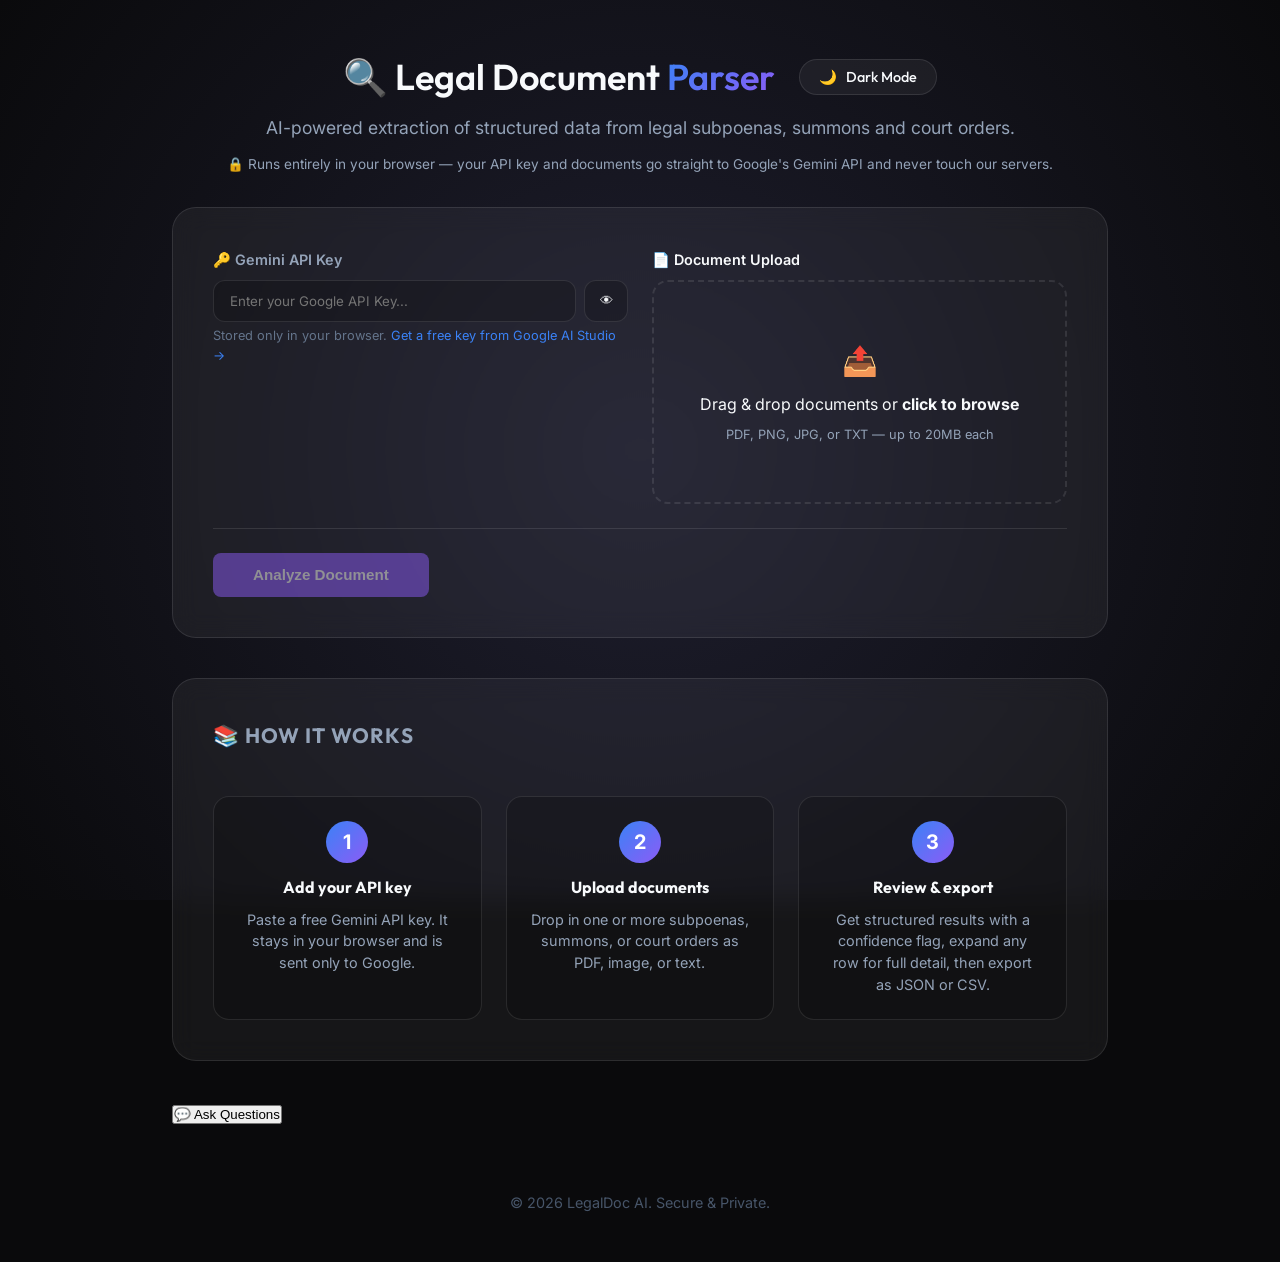
==== commit 5c938615: "updated backedn agent and UI and fixed bugs" ====
--- a/index.html
+++ b/index.html
@@ -4,7 +4,8 @@
 <head>
     <meta charset="UTF-8">
     <meta name="viewport" content="width=device-width, initial-scale=1.0">
-    <title>Legal Doc Parser | Premium AI Analysis</title>
+    <title>Legal Doc Parser | AI-Powered Subpoena Analysis</title>
+    <meta name="description" content="Drop in a subpoena, summons, or court order and get structured, reviewable data back in seconds. Runs entirely in your browser.">
     <link rel="stylesheet" href="style.css">
     <link rel="preconnect" href="https://fonts.googleapis.com">
     <link rel="preconnect" href="https://fonts.gstatic.com" crossorigin>
@@ -23,7 +24,8 @@
                     <span id="theme-text">Dark Mode</span>
                 </button>
             </div>
-            <p class="subtitle">Secure, AI-powered extraction of legal subpoenas and summons.</p>
+            <p class="subtitle">AI-powered extraction of structured data from legal subpoenas, summons and court orders.</p>
+            <p class="privacy-note">🔒 Runs entirely in your browser — your API key and documents go straight to Google's Gemini API and never touch our servers.</p>
         </header>
 
         <main>
@@ -31,8 +33,11 @@
                 <div class="setup-grid">
                     <div class="input-group">
                         <label for="api-key">🔑 Gemini API Key</label>
-                        <input type="password" id="api-key" placeholder="Enter your Google API Key...">
-                        <p class="hint">Your key is stored locally in your browser.</p>
+                        <div class="key-input-row">
+                            <input type="password" id="api-key" placeholder="Enter your Google API Key...">
+                            <button type="button" id="toggle-key" class="btn-icon" title="Show/hide key">👁</button>
+                        </div>
+                        <p class="hint">Stored only in your browser. <a href="https://aistudio.google.com/apikey" target="_blank" rel="noopener">Get a free key from Google AI Studio →</a></p>
                     </div>
                     <div class="upload-container">
                         <label>📄 Document Upload</label>
@@ -41,33 +46,47 @@
                             <div class="drop-zone-content">
                                 <span class="upload-icon">📤</span>
                                 <p>Drag & drop documents or <strong>click to browse</strong></p>
-                                <span class="file-types">Supports PDFs, Images, Text</span>
+                                <span class="file-types">PDF, PNG, JPG, or TXT — up to 20MB each</span>
                             </div>
                         </div>
                     </div>
                 </div>
 
                 <div id="file-info" class="file-info hidden">
-                    <span class="file-name"></span>
-                    <button id="remove-file" class="btn-icon">✕</button>
+                    <div id="file-list" class="file-list"></div>
                 </div>
 
                 <div class="action-bar">
-                    <div class="format-selection">
-                        <span class="format-label">Output Format:</span>
-                        <div class="radio-group">
-                            <input type="radio" id="format-json" name="output-format" value="json" checked>
-                            <label for="format-json">JSON</label>
-                            <input type="radio" id="format-csv" name="output-format" value="csv">
-                            <label for="format-csv">CSV</label>
-                        </div>
+                    <button id="analyze-btn" class="btn-primary" disabled>Analyze Document</button>
+                </div>
+            </section>
+
+            <section id="how-it-works" class="card">
+                <div class="card-header">
+                    <h2>📚 How It Works</h2>
+                </div>
+                <div class="steps-container">
+                    <div class="step-card">
+                        <div class="step-number">1</div>
+                        <h3>Add your API key</h3>
+                        <p>Paste a free Gemini API key. It stays in your browser and is sent only to Google.</p>
                     </div>
-                    <button id="analyze-btn" class="btn-primary" disabled>Analyze Document</button>
+                    <div class="step-card">
+                        <div class="step-number">2</div>
+                        <h3>Upload documents</h3>
+                        <p>Drop in one or more subpoenas, summons, or court orders as PDF, image, or text.</p>
+                    </div>
+                    <div class="step-card">
+                        <div class="step-number">3</div>
+                        <h3>Review & export</h3>
+                        <p>Get structured results with a confidence flag, expand any row for full detail, then export as JSON or CSV.</p>
+                    </div>
                 </div>
             </section>
 
             <section id="status-section" class="card hidden">
                 <h2><span class="icon">⚡</span> Analysis Progress</h2>
+                <p id="status-text" class="status-text"></p>
                 <div class="status-steps">
                     <div class="step" data-step="upload">
                         <div class="step-dot"></div>
@@ -83,30 +102,41 @@
                 </div>
             </section>
 
+            <section id="error-section" class="card hidden">
+                <div class="error-content">
+                    <div class="error-icon">⚠️</div>
+                    <h2 id="error-title">Analysis Failed</h2>
+                    <p id="error-message"></p>
+                    <button id="retry-btn" class="btn-primary">Try Again</button>
+                </div>
+            </section>
+
             <section id="result-section" class="card hidden">
                 <div class="card-header">
-                    <h2>EXTRACTION RESULTS</h2>
+                    <h2>Extraction Results</h2>
+                    <div class="button-group">
+                        <button id="copy-json" class="btn-secondary">Copy JSON</button>
+                        <button id="download-json" class="btn-secondary">⬇ JSON</button>
+                        <button id="download-csv" class="btn-secondary">⬇ CSV</button>
+                    </div>
                 </div>
-                <!-- Table for multi-document results -->
-                <div id="table-view" class="table-container hidden">
+                <p class="result-hint">Click a row to expand full details, including masked sensitive fields.</p>
+                <div class="table-container">
                     <table id="results-table">
                         <thead>
                             <tr>
                                 <th>File Name</th>
                                 <th>Type</th>
-                                <th>Case Number</th>
+                                <th>Customer / Company</th>
+                                <th>Case #</th>
                                 <th>Due Date</th>
-                                <th>Confidence Score</th>
+                                <th>Confidence</th>
                                 <th>Status</th>
-                                <th>Actions</th>
+                                <th>Download</th>
                             </tr>
                         </thead>
                         <tbody></tbody>
                     </table>
-                </div>
-                <!-- Pre for single/raw output -->
-                <div class="result-container">
-                    <pre id="json-output"></pre>
                 </div>
             </section>
 
@@ -126,373 +156,16 @@
             </section>
         </main>
 
+        <button id="chat-float-btn" class="chat-float-btn" title="Ask questions about your documents">
+            💬 Ask Questions
+        </button>
+
         <footer>
             <p>&copy; 2026 LegalDoc AI. Secure & Private.</p>
         </footer>
     </div>
 
-    <script type="module">
-        import { GoogleGenerativeAI } from "https://esm.run/@google/generative-ai";
-
-        // Config & State
-        const state = {
-            apiKey: localStorage.getItem('gemini_api_key') || '',
-            files: [], // Array of File objects
-            results: [], // Array of { name, data }
-            isAnalyzing: false,
-            theme: localStorage.getItem('theme') || 'dark'
-        };
-
-        // UI Elements
-        const elements = {
-            apiKeyInput: document.getElementById('api-key'),
-            dropZone: document.getElementById('drop-zone'),
-            fileInput: document.getElementById('file-input'),
-            fileInfo: document.getElementById('file-info'),
-            fileName: document.querySelector('.file-name'),
-            removeFile: document.getElementById('remove-file'),
-            analyzeBtn: document.getElementById('analyze-btn'),
-            statusSection: document.getElementById('status-section'),
-            resultSection: document.getElementById('result-section'),
-            jsonOutput: document.getElementById('json-output'),
-            tableView: document.getElementById('table-view'),
-            resultsTableBody: document.querySelector('#results-table tbody'),
-            copyBtn: document.getElementById('copy-json'),
-            downloadJsonBtn: document.getElementById('download-json'),
-            downloadCsvBtn: document.getElementById('download-csv'),
-            progressBar: document.querySelector('.loader-progress'),
-            themeToggle: document.getElementById('theme-toggle'),
-            themeIcon: document.getElementById('theme-icon'),
-            themeText: document.getElementById('theme-text'),
-            chatSection: document.getElementById('chat-section'),
-            chatHistory: document.getElementById('chat-history'),
-            chatInput: document.getElementById('chat-input'),
-            sendChatBtn: document.getElementById('send-chat')
-        };
-
-        // Initial Setup
-        if (state.apiKey) {
-            elements.apiKeyInput.value = state.apiKey;
-        }
-
-        function applyTheme(theme) {
-            if (theme === 'light') {
-                document.body.classList.add('light-theme');
-                elements.themeIcon.textContent = '☀️';
-                elements.themeText.textContent = 'Light Mode';
-            } else {
-                document.body.classList.remove('light-theme');
-                elements.themeIcon.textContent = '🌙';
-                elements.themeText.textContent = 'Dark Mode';
-            }
-        }
-        applyTheme(state.theme);
-
-        // Event Listeners
-        elements.apiKeyInput.addEventListener('input', (e) => {
-            state.apiKey = e.target.value;
-            localStorage.setItem('gemini_api_key', state.apiKey);
-            updateAnalyzeButton();
-        });
-
-        elements.dropZone.addEventListener('click', () => elements.fileInput.click());
-
-        elements.fileInput.addEventListener('change', (e) => {
-            if (e.target.files.length > 0) {
-                handleFileSelect(Array.from(e.target.files));
-            }
-        });
-
-        ['dragenter', 'dragover', 'dragleave', 'drop'].forEach(evt => {
-            elements.dropZone.addEventListener(evt, e => {
-                e.preventDefault();
-                e.stopPropagation();
-            });
-        });
-
-        elements.dropZone.addEventListener('dragover', () => elements.dropZone.classList.add('drag-over'));
-        elements.dropZone.addEventListener('dragleave', () => elements.dropZone.classList.remove('drag-over'));
-        elements.dropZone.addEventListener('drop', (e) => {
-            elements.dropZone.classList.remove('drag-over');
-            if (e.dataTransfer.files.length > 0) {
-                handleFileSelect(Array.from(e.dataTransfer.files));
-            }
-        });
-
-        elements.removeFile.addEventListener('click', () => {
-            state.files = [];
-            elements.fileInput.value = '';
-            elements.fileInfo.classList.add('hidden');
-            elements.dropZone.classList.remove('hidden');
-            updateAnalyzeButton();
-        });
-
-        elements.analyzeBtn.addEventListener('click', () => analyzeDocuments());
-
-        elements.copyBtn.addEventListener('click', () => {
-            const text = elements.jsonOutput.textContent;
-            navigator.clipboard.writeText(text);
-            const originalText = elements.copyBtn.textContent;
-            elements.copyBtn.textContent = 'Copied!';
-            setTimeout(() => elements.copyBtn.textContent = originalText, 2000);
-        });
-
-        elements.downloadJsonBtn.addEventListener('click', () => downloadData('json'));
-        elements.downloadCsvBtn.addEventListener('click', () => downloadData('csv'));
-
-        elements.themeToggle.addEventListener('click', () => {
-            state.theme = state.theme === 'dark' ? 'light' : 'dark';
-            applyTheme(state.theme);
-            localStorage.setItem('theme', state.theme);
-        });
-
-        elements.sendChatBtn.addEventListener('click', () => handleChat());
-        elements.chatInput.addEventListener('keypress', (e) => {
-            if (e.key === 'Enter') handleChat();
-        });
-
-        // Logic
-        function handleFileSelect(files) {
-            state.files = files;
-            elements.fileName.textContent = `${files.length} document(s) ready`;
-            elements.fileInfo.classList.remove('hidden');
-            elements.dropZone.classList.add('hidden');
-            updateAnalyzeButton();
-        }
-
-        function updateAnalyzeButton() {
-            elements.analyzeBtn.disabled = !state.apiKey || state.files.length === 0 || state.isAnalyzing;
-        }
-
-        async function analyzeDocuments() {
-            if (state.isAnalyzing) return;
-            state.isAnalyzing = true;
-            state.results = [];
-            updateAnalyzeButton();
-
-            elements.statusSection.classList.remove('hidden');
-            elements.resultSection.classList.add('hidden');
-            elements.chatSection.classList.add('hidden');
-
-            const genAI = new GoogleGenerativeAI(state.apiKey);
-            const model = genAI.getGenerativeModel({
-                model: "gemini-2.5-flash",
-                generationConfig: { responseMimeType: "application/json" }
-            });
-
-            try {
-                console.log('Starting analysis for', state.files.length, 'files');
-                for (let i = 0; i < state.files.length; i++) {
-                    const file = state.files[i];
-                    console.log('Analysing file:', file.name);
-                    updateProgress(((i / state.files.length) * 100).toFixed(0), 'parse');
-
-                    const prompt = `System Role: Specialized Legal Parser.
-Task: Analyze the document and extract details using the exact schema below.
-
-JSON Schema:
-{
-  "is_subpoena": boolean,
-  "subpoena_subtype": "string", 
-  "customer_details": {
-    "name": "string",
-    "company": "string",
-    "ssn": "string",
-    "tax_id": "string",
-    "bank_account_number": "string",
-    "dob": "string"
-  },
-  "requestor_information": {
-    "name": "string",
-    "company": "string"
-  }
-}
-
-Return JSON only. If it is not a legal request, return { "is_subpoena": false }.`;
-
-                    const fileData = await fileToGenerativePart(file);
-                    const result = await model.generateContent([prompt, fileData]);
-                    const response = await result.response;
-
-                    // Robust JSON parsing (strip markdown backticks if present)
-                    let text = response.text().trim();
-                    console.log('AI Response for', file.name, ':', text);
-                    if (text.startsWith('```')) {
-                        text = text.replace(/^```[a-z]*\n/i, '').replace(/\n```$/m, '');
-                    }
-                    const data = JSON.parse(text);
-
-                    state.results.push({ name: file.name, data });
-                }
-
-                console.log('Analysis complete. Results:', state.results);
-                renderResults();
-                elements.resultSection.classList.remove('hidden');
-                elements.chatSection.classList.remove('hidden');
-                updateProgress(100, 'done');
-
-                // Bot introduction
-                addChatMessage('ai', `I've finished analyzing ${state.files.length} document(s). Results are available in the extraction table below.`);
-
-                // Auto-scroll to results
-                elements.resultSection.scrollIntoView({ behavior: 'smooth' });
-            } catch (error) {
-                console.error('Analysis error:', error);
-                alert('Analysis failed: ' + error.message);
-            } finally {
-                state.isAnalyzing = false;
-                updateAnalyzeButton();
-                setTimeout(() => elements.statusSection.classList.add('hidden'), 3000);
-            }
-        }
-
-        // Debugging
-        window.appState = state;
-
-        function renderResults() {
-            elements.resultsTableBody.innerHTML = '';
-
-            if (state.results.length === 0) {
-                elements.tableView.classList.add('hidden');
-                elements.jsonOutput.textContent = 'No results could be extracted.';
-                return;
-            }
-
-            elements.tableView.classList.remove('hidden');
-            state.results.forEach(res => {
-                const row = document.createElement('tr');
-                const data = res.data;
-
-                // New logic based on agent.py fields
-                const caseInfo = data.case_details || {};
-                const metadata = data.extraction_metadata || {};
-
-                const confidence = metadata.confidence_score !== undefined ?
-                    (metadata.confidence_score * 100).toFixed(0) + '%' : 'N/A';
-
-                let statusHtml = '';
-                const needsReview = data.needs_review || (metadata.confidence_score < 0.7);
-
-                if (needsReview) {
-                    statusHtml = `<span class="tag tag-review">Needs Review (Red Tag)</span>`;
-                } else {
-                    statusHtml = `<span class="tag tag-verified">Verified (Green Tag)</span>`;
-                }
-
-                row.innerHTML = `
-                    <td>${res.name}</td>
-                    <td>${data.subpoena_subtype || 'Unknown'}</td>
-                    <td>${caseInfo.case_number || 'N/A'}</td>
-                    <td>${caseInfo.date_to || 'N/A'}</td>
-                    <td>${confidence}</td>
-                    <td>${statusHtml}</td>
-                    <td>
-                        <a href="#" class="download-link" onclick="downloadSingle('${res.name}')">
-                            <span>📥</span> Download
-                        </a>
-                    </td>
-                `;
-                elements.resultsTableBody.appendChild(row);
-            });
-
-            elements.jsonOutput.textContent = JSON.stringify(state.results, null, 2);
-        }
-
-        window.downloadSingle = (fileName) => {
-            const result = state.results.find(r => r.name === fileName);
-            if (!result) return;
-            const blob = new Blob([JSON.stringify(result.data, null, 2)], { type: 'application/json' });
-            const url = URL.createObjectURL(blob);
-            const a = document.createElement('a');
-            a.href = url;
-            a.download = `${fileName}_analysis.json`;
-            a.click();
-            URL.revokeObjectURL(url);
-        };
-
-        async function handleChat() {
-            const query = elements.chatInput.value.trim();
-            if (!query || state.isAnalyzing) return;
-
-            addChatMessage('user', query);
-            elements.chatInput.value = '';
-
-            const context = JSON.stringify(state.results);
-            const prompt = `You are a legal document assistant. Based on these parsed results: ${context}, answer the following question: ${query}. Be concise and professional. Use formatting if it helps.`;
-
-            const genAI = new GoogleGenerativeAI(state.apiKey);
-            const model = genAI.getGenerativeModel({ model: "gemini-2.5-flash" });
-
-            try {
-                const result = await model.generateContent(prompt);
-                const response = await result.response;
-                addChatMessage('ai', response.text());
-            } catch (error) {
-                console.error('Chat error:', error);
-                addChatMessage('ai', 'Sorry, I hit an error: ' + error.message);
-            }
-        }
-
-        function addChatMessage(role, text) {
-            const msg = document.createElement('div');
-            msg.className = `chat-message ${role}`;
-            msg.innerHTML = text.replace(/\n/g, '<br>'); // Simple line break handling
-            elements.chatHistory.appendChild(msg);
-            elements.chatHistory.scrollTop = elements.chatHistory.scrollHeight;
-        }
-
-        function downloadData(format) {
-            if (state.results.length === 0) return alert('No results to download.');
-
-            const content = format === 'json' ?
-                JSON.stringify(state.results, null, 2) :
-                convertToCSV(state.results);
-
-            const blob = new Blob([content], { type: format === 'json' ? 'application/json' : 'text/csv' });
-            const url = URL.createObjectURL(blob);
-            const a = document.createElement('a');
-            a.href = url;
-            a.download = `legal_analysis.${format}`;
-            document.body.appendChild(a);
-            a.click();
-            document.body.removeChild(a);
-            URL.revokeObjectURL(url);
-        }
-
-        function convertToCSV(results) {
-            const headers = ['File', 'Type', 'Customer', 'Subtype', 'SSN', 'Account', 'DOB'];
-            const rows = results.map(r => [
-                `"${r.name}"`,
-                r.data.is_subpoena ? 'Subpoena' : 'Other',
-                `"${r.data.customer_details?.name || ''}"`,
-                `"${r.data.subpoena_subtype || ''}"`,
-                `"${r.data.customer_details?.ssn || ''}"`,
-                `"${r.data.customer_details?.bank_account_number || ''}"`,
-                `"${r.data.customer_details?.dob || ''}"`
-            ]);
-            return [headers, ...rows].map(row => row.join(',')).join('\n');
-        }
-
-        async function fileToGenerativePart(file) {
-            const base64EncodedDataPromise = new Promise((resolve, reject) => {
-                const reader = new FileReader();
-                reader.onloadend = () => resolve(reader.result.split(',')[1]);
-                reader.onerror = (e) => reject(new Error('Failed to read file: ' + e.target.error));
-                reader.readAsDataURL(file);
-            });
-            return {
-                inlineData: { data: await base64EncodedDataPromise, mimeType: file.type },
-            };
-        }
-
-        function updateProgress(percent, step) {
-            elements.progressBar.style.width = `${percent}%`;
-            document.querySelectorAll('.step').forEach(el => {
-                if (el.dataset.step === step) el.classList.add('active');
-                else el.classList.remove('active');
-            });
-        }
-    </script>
+    <script type="module" src="app.js"></script>
 </body>
 
-</html>+</html>
--- a/style.css
+++ b/style.css
@@ -555,4 +555,255 @@
         transform: scale(1);
         opacity: 1;
     }
+}
+
+/* ---------- Privacy note ---------- */
+.privacy-note {
+    color: var(--text-secondary);
+    font-size: 0.85rem;
+    margin-top: 0.75rem;
+}
+
+/* ---------- API key input ---------- */
+.key-input-row {
+    display: flex;
+    gap: 0.5rem;
+}
+
+.key-input-row input[type="password"],
+.key-input-row input[type="text"] {
+    flex: 1;
+}
+
+.key-input-row .btn-icon {
+    background: var(--input-bg);
+    border: 1px solid var(--border-color);
+    border-radius: 0.75rem;
+    padding: 0 0.9rem;
+    cursor: pointer;
+    color: var(--text-primary);
+}
+
+.hint a {
+    color: var(--accent-blue);
+    text-decoration: none;
+}
+
+.hint a:hover {
+    text-decoration: underline;
+}
+
+/* ---------- File list ---------- */
+.file-list {
+    display: flex;
+    flex-direction: column;
+    gap: 0.5rem;
+}
+
+.file-chip {
+    background: var(--input-bg);
+    padding: 0.6rem 1rem;
+    border-radius: 0.75rem;
+    display: flex;
+    align-items: center;
+    gap: 0.75rem;
+    border: 1px solid var(--border-color);
+}
+
+.file-chip-name {
+    flex: 1;
+    overflow: hidden;
+    text-overflow: ellipsis;
+    white-space: nowrap;
+}
+
+.file-chip-size {
+    color: var(--text-secondary);
+    font-size: 0.8rem;
+}
+
+.file-chip-remove {
+    background: none;
+    border: none;
+    color: var(--text-secondary);
+    cursor: pointer;
+    font-size: 0.9rem;
+}
+
+.file-chip-remove:hover {
+    color: #ef4444;
+}
+
+.status-text {
+    color: var(--text-secondary);
+    font-size: 0.9rem;
+    margin-bottom: 1rem;
+}
+
+/* ---------- How It Works ---------- */
+.steps-container {
+    display: grid;
+    grid-template-columns: repeat(auto-fit, minmax(220px, 1fr));
+    gap: 1.5rem;
+}
+
+.step-card {
+    background: var(--input-bg);
+    border-radius: 1rem;
+    padding: 1.5rem;
+    text-align: center;
+    border: 1px solid var(--border-color);
+}
+
+.step-number {
+    width: 42px;
+    height: 42px;
+    border-radius: 50%;
+    background: linear-gradient(135deg, var(--accent-blue), var(--accent-purple));
+    color: white;
+    font-size: 1.25rem;
+    font-weight: 700;
+    display: flex;
+    align-items: center;
+    justify-content: center;
+    margin: 0 auto 0.75rem;
+}
+
+.step-card h3 {
+    color: var(--text-primary);
+    font-size: 1rem;
+    margin-bottom: 0.5rem;
+}
+
+.step-card p {
+    color: var(--text-secondary);
+    font-size: 0.9rem;
+    line-height: 1.5;
+    margin: 0;
+}
+
+/* ---------- Error section ---------- */
+.error-content {
+    text-align: center;
+    padding: 1.5rem;
+}
+
+.error-icon {
+    font-size: 3rem;
+    margin-bottom: 1rem;
+}
+
+#error-title {
+    color: #ef4444;
+    margin-bottom: 0.75rem;
+    font-size: 1.3rem;
+    text-transform: none;
+    justify-content: center;
+}
+
+#error-message {
+    color: var(--text-primary);
+    font-size: 1rem;
+    margin-bottom: 1.5rem;
+    line-height: 1.6;
+    white-space: pre-line;
+}
+
+/* ---------- Result hint & extra tags ---------- */
+.result-hint {
+    color: var(--text-secondary);
+    font-size: 0.85rem;
+    margin: -0.75rem 0 1rem;
+}
+
+tr.clickable {
+    cursor: pointer;
+    transition: background-color 0.2s ease;
+}
+
+tr.clickable:hover {
+    background-color: rgba(59, 130, 246, 0.05);
+}
+
+.tag-pending {
+    background: rgba(148, 163, 184, 0.15);
+    color: var(--text-secondary);
+}
+
+.tag-error {
+    background: rgba(239, 68, 68, 0.15);
+    color: #ef4444;
+}
+
+.tag-neutral {
+    background: rgba(148, 163, 184, 0.15);
+    color: var(--text-secondary);
+}
+
+td[title]:not([title=""]) {
+    text-decoration: underline dotted;
+    text-decoration-color: var(--text-secondary);
+    text-underline-offset: 3px;
+}
+
+/* ---------- Expandable row details ---------- */
+.row-details-row td {
+    padding: 0;
+    border-bottom: 2px solid var(--accent-blue);
+}
+
+.row-details {
+    padding: 1.5rem;
+    background: var(--input-bg);
+}
+
+.row-details p {
+    color: var(--text-primary);
+    line-height: 1.6;
+    margin-bottom: 1.25rem;
+}
+
+.row-details h4 {
+    font-size: 0.9rem;
+    margin-bottom: 0.75rem;
+    color: var(--text-primary);
+}
+
+.detail-grid {
+    display: grid;
+    grid-template-columns: repeat(auto-fit, minmax(180px, 1fr));
+    gap: 0.75rem;
+    margin-bottom: 1.25rem;
+}
+
+.detail-item {
+    display: flex;
+    flex-direction: column;
+    gap: 0.25rem;
+}
+
+.detail-label {
+    font-size: 0.7rem;
+    color: var(--text-secondary);
+    font-weight: 600;
+    text-transform: uppercase;
+    letter-spacing: 0.05em;
+}
+
+.detail-value {
+    color: var(--text-primary);
+    font-size: 0.9rem;
+    display: flex;
+    align-items: center;
+    gap: 0.5rem;
+}
+
+.reveal-btn {
+    background: none;
+    border: 1px solid var(--border-color);
+    border-radius: 0.4rem;
+    color: var(--accent-blue);
+    font-size: 0.7rem;
+    padding: 0.1rem 0.4rem;
+    cursor: pointer;
 }
